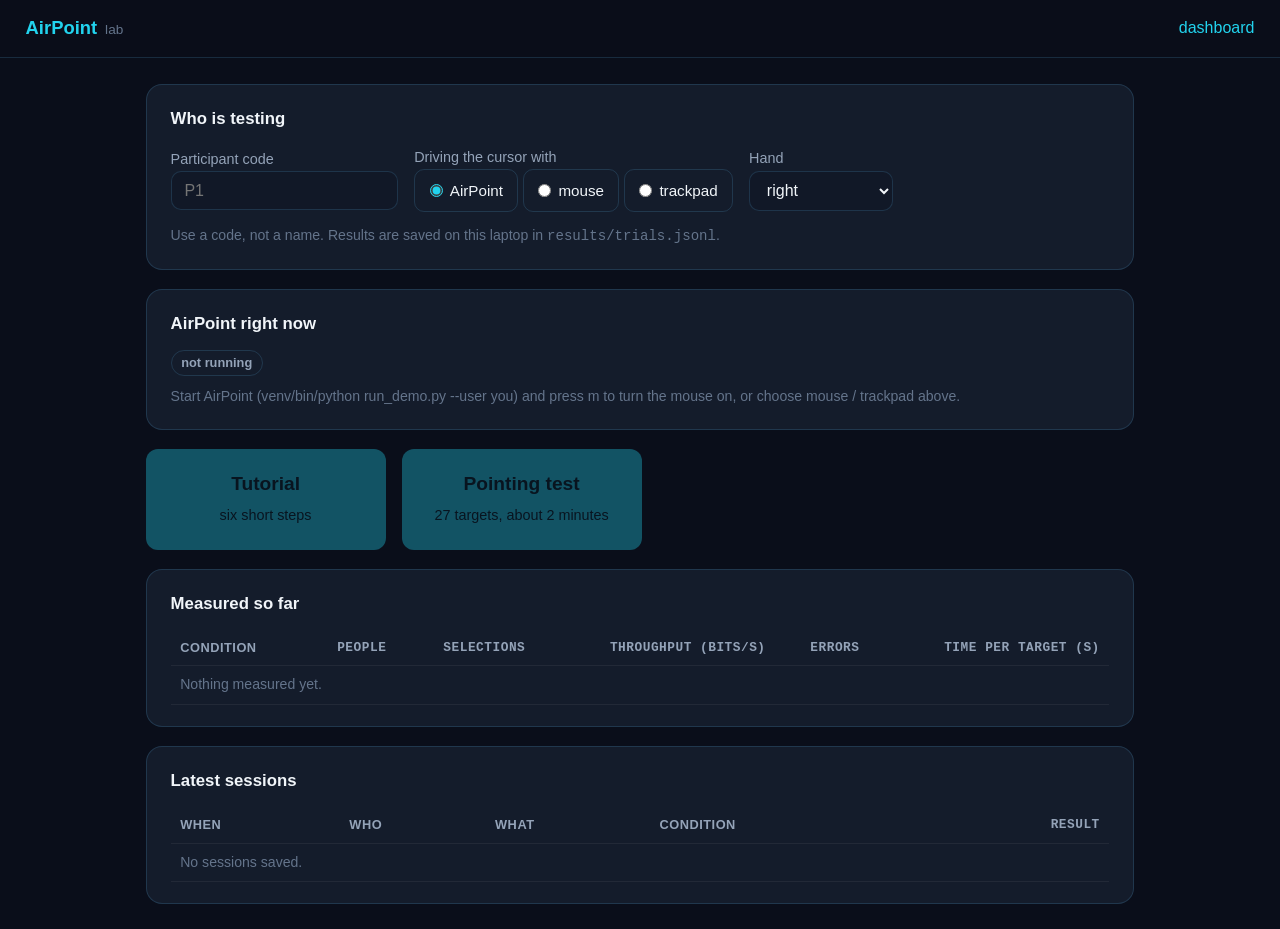
==== lab/index.html @ 4200efe9 "feat(lab): home, tutorial (six steps) and ISO 9241-411 pointing test pages; raw events only, scored " ====
<!DOCTYPE html>
<html lang="en">
<head>
<meta charset="UTF-8">
<meta name="viewport" content="width=device-width, initial-scale=1.0">
<title>AirPoint lab</title>
<link rel="stylesheet" href="lab.css">
</head>
<body>
<div class="top">
  <div class="logo">AirPoint<span>lab</span></div>
  <div class="spacer"></div>
  <a href="/index.html">dashboard</a>
</div>
<div class="wrap">
  <div class="card">
    <h2>Who is testing</h2>
    <div class="row">
      <div><label for="participant">Participant code</label><br><input type="text" id="participant" maxlength="40" placeholder="P1" autocomplete="off"></div>
      <div><label>Driving the cursor with</label><br>
        <label class="choice"><input type="radio" name="device" value="airpoint"> AirPoint</label>
        <label class="choice"><input type="radio" name="device" value="mouse"> mouse</label>
        <label class="choice"><input type="radio" name="device" value="trackpad"> trackpad</label>
      </div>
      <div><label for="hand">Hand</label><br><select id="hand"><option value="right">right</option><option value="left">left</option></select></div>
    </div>
    <p class="muted" style="margin-top:0.8rem">Use a code, not a name. Results are saved on this laptop in <code>results/trials.jsonl</code>.</p>
  </div>

  <div class="card">
    <h2>AirPoint right now</h2>
    <div id="live"><span class="pill">checking…</span></div>
    <p class="muted" id="live-hint" style="margin-top:0.6rem"></p>
  </div>

  <div class="row">
    <a class="btn big off" id="go-tutorial" href="tutorial.html">Tutorial<br><span style="font-weight:500;font-size:0.9rem">six short steps</span></a>
    <a class="btn big off" id="go-test" href="test.html">Pointing test<br><span style="font-weight:500;font-size:0.9rem">27 targets, about 2 minutes</span></a>
  </div>

  <div class="card">
    <h2>Measured so far</h2>
    <table>
      <thead><tr><th>Condition</th><th class="num">People</th><th class="num">Selections</th><th class="num">Throughput (bits/s)</th><th class="num">Errors</th><th class="num">Time per target (s)</th></tr></thead>
      <tbody id="conditions"><tr><td colspan="6" class="muted">Nothing measured yet.</td></tr></tbody>
    </table>
  </div>

  <div class="card">
    <h2>Latest sessions</h2>
    <table>
      <thead><tr><th>When</th><th>Who</th><th>What</th><th>Condition</th><th class="num">Result</th></tr></thead>
      <tbody id="blocks"><tr><td colspan="5" class="muted">No sessions saved.</td></tr></tbody>
    </table>
  </div>
</div>
<script src="lab.js"></script>
<script>
const who = Lab.who() || { participant: "", device: "airpoint", hand: "right" };
Lab.el("participant").value = who.participant;
Lab.el("hand").value = who.hand;
document.querySelectorAll("input[name=device]").forEach(r => { r.checked = r.value === who.device; });

function save() {
  who.participant = Lab.el("participant").value.trim();
  who.hand = Lab.el("hand").value;
  who.device = (document.querySelector("input[name=device]:checked") || {}).value || "airpoint";
  Lab.saveWho(who);
  const ready = who.participant.length > 0;
  Lab.el("go-tutorial").classList.toggle("off", !ready);
  Lab.el("go-test").classList.toggle("off", !ready);
}
document.querySelectorAll("input, select").forEach(e => e.addEventListener("input", save));
save();

async function pollState() {
  const { running, state } = await Lab.state();
  const live = Lab.el("live"), hint = Lab.el("live-hint");
  if (!running) {
    live.innerHTML = '<span class="pill">not running</span>';
    hint.textContent = who.device === "airpoint"
      ? "Start AirPoint (venv/bin/python run_demo.py --user you) and press m to turn the mouse on, or choose mouse / trackpad above."
      : "Fine for a mouse or trackpad baseline.";
  } else {
    live.innerHTML = `<span class="pill ${state.mouse ? "on" : "warn"}">${state.mouse ? "mouse ON" : "mouse OFF"}</span>` +
      `<span class="pill">${state.dwell ? "dwell click" : "sign click"}</span><span class="pill">filter ${state.filter}</span>` +
      (state.sim.on ? `<span class="pill bad">simulated tremor ${state.sim.amp.toFixed(2)} @ ${state.sim.hz.toFixed(1)} Hz</span>` : "") +
      (state.locked ? `<span class="pill on">locked ${state.lock_hz.toFixed(1)} Hz</span>` : "") +
      `<span class="pill">${Lab.esc(state.classifier)}</span><span class="pill">${state.fps.toFixed(0)} fps</span>`;
    hint.textContent = (who.device === "airpoint" && !state.mouse)
      ? "AirPoint is running but its mouse control is OFF. Press m in the AirPoint window before testing."
      : "These settings are saved with every test block.";
  }
}

async function loadSummary() {
  let s;
  try { s = await Lab.api("/api/summary"); } catch (e) { return; }
  if (s.conditions.length) {
    Lab.el("conditions").innerHTML = s.conditions.map(c =>
      `<tr><td>${Lab.esc(c.condition)}</td><td class="num">${c.participants}</td><td class="num">${c.trials}</td>` +
      `<td class="num">${Lab.fmt(c.tp)}${c.tp_sd === null ? "" : " ± " + Lab.fmt(c.tp_sd)}</td>` +
      `<td class="num">${Lab.pct(c.error_rate)}</td><td class="num">${Lab.fmt(c.mt)}</td></tr>`).join("");
  }
  if (s.blocks.length) {
    Lab.el("blocks").innerHTML = s.blocks.map(b =>
      `<tr><td>${Lab.esc((b.saved_at || "").replace("T", " "))}</td><td>${Lab.esc(b.participant)}</td><td>${Lab.esc(b.kind)}</td><td>${Lab.esc(b.condition)}</td>` +
      `<td class="num">${b.kind === "test" ? Lab.fmt(b.tp) + " bits/s, " + Lab.pct(b.error_rate) + " errors" : Lab.fmt(b.seconds, 0) + " s"}</td></tr>`).join("");
  }
}
pollState(); loadSummary();
setInterval(pollState, 1000);
</script>
</body>
</html>
---- lab/lab.css ----
/* AirPoint lab — same palette as the dashboard (index.html). No external fonts: works offline. */
:root {
  --bg: #0a0e1a; --bg2: #111827; --card: rgba(30, 41, 59, 0.55); --line: rgba(100, 200, 255, 0.16);
  --cyan: #22d3ee; --green: #34d399; --amber: #fbbf24; --red: #f87171; --purple: #a78bfa;
  --text: #f1f5f9; --text2: #94a3b8; --muted: #64748b; --radius: 16px;
  --font: -apple-system, "Segoe UI", Inter, Roboto, sans-serif; --mono: ui-monospace, "SF Mono", Menlo, monospace;
}
* { box-sizing: border-box; margin: 0; padding: 0; }
html, body { height: 100%; }
body { font-family: var(--font); background: var(--bg); color: var(--text); line-height: 1.55; }
a { color: var(--cyan); text-decoration: none; }
.top { display: flex; align-items: center; gap: 1.2rem; padding: 0.9rem 1.6rem; border-bottom: 1px solid var(--line);
       background: rgba(10, 14, 26, 0.9); position: sticky; top: 0; z-index: 10; }
.top .logo { font-weight: 800; font-size: 1.15rem; color: var(--cyan); }
.top .logo span { color: var(--muted); font-weight: 500; margin-left: 0.5rem; font-size: 0.85rem; }
.top .spacer { flex: 1; }
.wrap { max-width: 1040px; margin: 0 auto; padding: 1.6rem; display: grid; gap: 1.2rem; }
.card { background: var(--card); border: 1px solid var(--line); border-radius: var(--radius); padding: 1.3rem 1.5rem; }
.card h2 { font-size: 1.05rem; margin-bottom: 0.8rem; }
.row { display: flex; flex-wrap: wrap; gap: 1rem; align-items: center; }
label { color: var(--text2); font-size: 0.9rem; }
input[type=text], select { background: var(--bg2); color: var(--text); border: 1px solid var(--line); border-radius: 10px;
       padding: 0.6rem 0.8rem; font-size: 1rem; font-family: inherit; min-width: 9rem; }
.choice { display: inline-flex; align-items: center; gap: 0.45rem; padding: 0.55rem 0.9rem; border: 1px solid var(--line);
       border-radius: 10px; cursor: pointer; color: var(--text); font-size: 0.95rem; }
.choice input { accent-color: var(--cyan); }
.btn { display: inline-block; border: 0; border-radius: 12px; padding: 0.9rem 1.5rem; font-size: 1.05rem; font-weight: 700;
       font-family: inherit; cursor: pointer; background: var(--cyan); color: #06202a; }
.btn.ghost { background: transparent; color: var(--text); border: 1px solid var(--line); }
.btn.big { padding: 1.3rem 2rem; font-size: 1.2rem; min-width: 15rem; text-align: center; }
.btn[disabled], .btn.off { opacity: 0.35; pointer-events: none; }
.pill { display: inline-block; padding: 0.15rem 0.6rem; border-radius: 999px; font-size: 0.8rem; font-weight: 700;
        border: 1px solid var(--line); color: var(--text2); margin-right: 0.35rem; }
.pill.on { color: var(--green); border-color: rgba(52, 211, 153, 0.5); }
.pill.warn { color: var(--amber); border-color: rgba(251, 191, 36, 0.5); }
.pill.bad { color: var(--red); border-color: rgba(248, 113, 113, 0.5); }
.muted { color: var(--muted); font-size: 0.88rem; }
table { width: 100%; border-collapse: collapse; font-size: 0.92rem; }
th, td { text-align: left; padding: 0.5rem 0.6rem; border-bottom: 1px solid rgba(255, 255, 255, 0.06); }
th { color: var(--text2); font-weight: 600; font-size: 0.8rem; text-transform: uppercase; letter-spacing: 0.04em; }
td.num, th.num { text-align: right; font-family: var(--mono); }
.big-num { font-size: 2.6rem; font-weight: 800; color: var(--cyan); font-family: var(--mono); line-height: 1.1; }
.stats { display: grid; grid-template-columns: repeat(auto-fit, minmax(170px, 1fr)); gap: 1rem; margin: 1rem 0; }
.stats .card { text-align: center; padding: 1rem 0.6rem; }
/* test page: the canvas fills the window under the bar */
body.fill { overflow: hidden; }
#stage { display: block; position: fixed; left: 0; top: 0; }
.overlay { position: fixed; inset: 0; display: flex; align-items: center; justify-content: center; background: rgba(10, 14, 26, 0.86); z-index: 20; }
.overlay .card { max-width: 640px; width: calc(100% - 3rem); }
.overlay h1 { font-size: 1.5rem; margin-bottom: 0.6rem; }
.overlay p { color: var(--text2); margin-bottom: 0.9rem; }
.hidden { display: none !important; }
/* tutorial */
.steps { display: flex; gap: 0.5rem; margin-bottom: 1rem; }
.steps span { flex: 1; height: 6px; border-radius: 3px; background: rgba(255, 255, 255, 0.1); }
.steps span.done { background: var(--green); }
.steps span.now { background: var(--cyan); }
.hint { color: var(--amber); font-size: 0.95rem; margin: 0.4rem 0 1rem; }
.arena { position: relative; height: 380px; border: 1px dashed var(--line); border-radius: var(--radius); overflow: hidden; user-select: none; }
.dot { position: absolute; width: 96px; height: 96px; border-radius: 50%; border: 3px solid var(--cyan); display: flex;
       align-items: center; justify-content: center; font-weight: 700; color: var(--cyan); transition: background 0.15s; }
.dot.done, .tile.done { background: rgba(52, 211, 153, 0.25); border-color: var(--green); color: var(--green); }
.tile { position: absolute; width: 150px; height: 96px; border-radius: 14px; border: 3px solid var(--cyan); display: flex;
        align-items: center; justify-content: center; font-weight: 700; color: var(--cyan); cursor: pointer; background: transparent; font-size: 1rem; font-family: inherit; }
.zone { position: absolute; right: 40px; top: 110px; width: 220px; height: 160px; border-radius: 14px; border: 3px dashed var(--amber);
        display: flex; align-items: center; justify-content: center; color: var(--amber); font-weight: 700; }
.zone.done { border-color: var(--green); color: var(--green); background: rgba(52, 211, 153, 0.15); }
.block { position: absolute; left: 60px; top: 140px; width: 110px; height: 90px; border-radius: 14px; background: var(--purple);
         display: flex; align-items: center; justify-content: center; font-weight: 800; color: #1b1035; cursor: grab; }
.scroller { position: absolute; inset: 20px 120px; overflow-y: scroll; border: 1px solid var(--line); border-radius: 12px; background: var(--bg2); }
.scroller div { padding: 0.7rem 1rem; border-bottom: 1px solid rgba(255, 255, 255, 0.05); color: var(--text2); }
.scroller div.goal { color: #06202a; background: var(--cyan); font-weight: 800; cursor: pointer; }
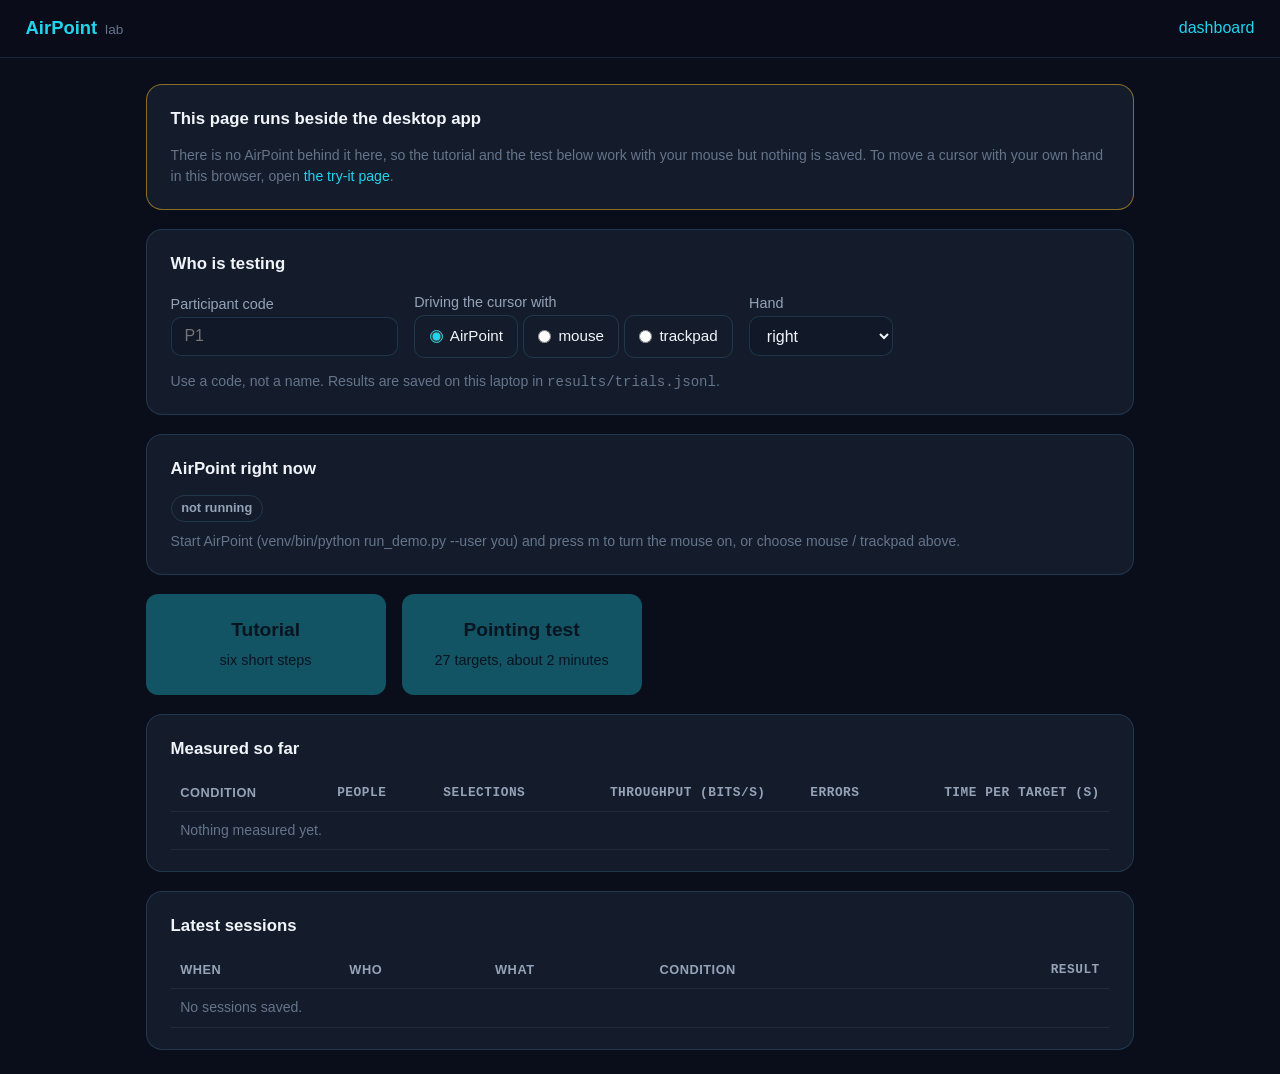
==== commit 299c0e54: "fix(web): the lab home says so when no server is behind it and links to the try-it page; relative da" ====
--- a/lab/index.html
+++ b/lab/index.html
@@ -10,9 +10,14 @@
 <div class="top">
   <div class="logo">AirPoint<span>lab</span></div>
   <div class="spacer"></div>
-  <a href="/index.html">dashboard</a>
+  <a href="../index.html">dashboard</a>
 </div>
 <div class="wrap">
+  <div class="card hidden" id="no-server" style="border-color:rgba(251, 191, 36, 0.5)">
+    <h2>This page runs beside the desktop app</h2>
+    <p class="muted">There is no AirPoint behind it here, so the tutorial and the test below work with your mouse but nothing is
+      saved. To move a cursor with your own hand in this browser, open <a href="../try/">the try-it page</a>.</p>
+  </div>
   <div class="card">
     <h2>Who is testing</h2>
     <div class="row">
@@ -109,6 +114,7 @@
   }
 }
 pollState(); loadSummary();
+Lab.hasServer().then(ok => { if (!ok) Lab.el("no-server").classList.remove("hidden"); });
 setInterval(pollState, 1000);
 </script>
 </body>
--- a/lab/lab.css
+++ b/lab/lab.css
@@ -70,3 +70,5 @@
 .scroller { position: absolute; inset: 20px 120px; overflow-y: scroll; border: 1px solid var(--line); border-radius: 12px; background: var(--bg2); }
 .scroller div { padding: 0.7rem 1rem; border-bottom: 1px solid rgba(255, 255, 255, 0.05); color: var(--text2); }
 .scroller div.goal { color: #06202a; background: var(--cyan); font-weight: 800; cursor: pointer; }
+/* embedded in the try-it page: there is no lab home to go back to */
+.embedded a[href="index.html"] { display: none; }
